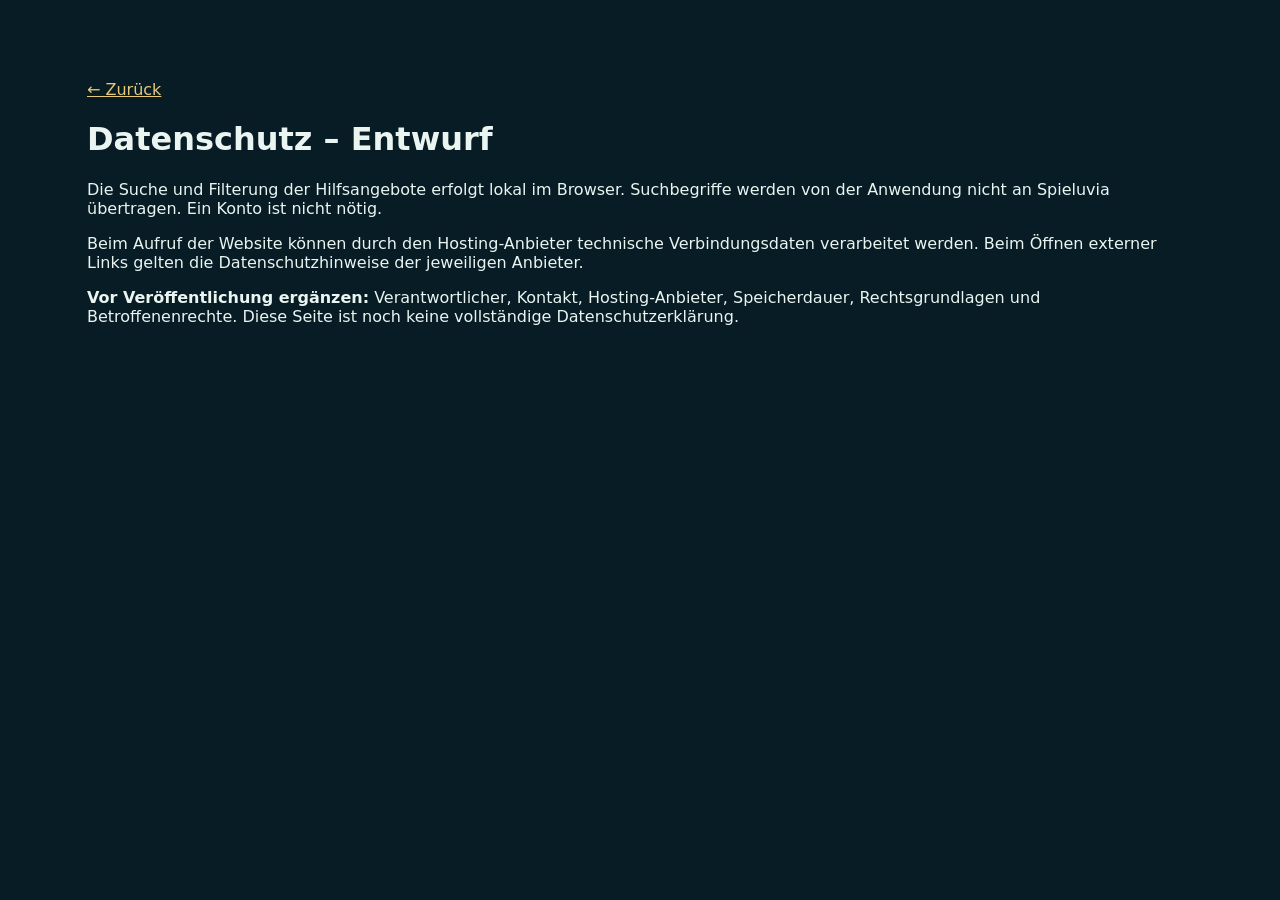
==== datenschutz.html @ e581400a "HilfeNetz H01: datenschutz.html" ====
<!doctype html><html lang="de"><meta charset="utf-8"><meta name="viewport" content="width=device-width,initial-scale=1"><title>Datenschutz – Spieluvia HilfeNetz</title><link rel="stylesheet" href="assets/style.css"><main class="section"><a href="index.html">← Zurück</a><h1>Datenschutz – Entwurf</h1><p>Die Suche und Filterung der Hilfsangebote erfolgt lokal im Browser. Suchbegriffe werden von der Anwendung nicht an Spieluvia übertragen. Ein Konto ist nicht nötig.</p><p>Beim Aufruf der Website können durch den Hosting-Anbieter technische Verbindungsdaten verarbeitet werden. Beim Öffnen externer Links gelten die Datenschutzhinweise der jeweiligen Anbieter.</p><p><strong>Vor Veröffentlichung ergänzen:</strong> Verantwortlicher, Kontakt, Hosting-Anbieter, Speicherdauer, Rechtsgrundlagen und Betroffenenrechte. Diese Seite ist noch keine vollständige Datenschutzerklärung.</p></main></html>
---- assets/style.css ----
:root{font-family:system-ui,-apple-system,Segoe UI,sans-serif;color:#eaf5f1;background:#071c24}*{box-sizing:border-box}body{margin:0}a{color:#e7c879}.top{display:flex;justify-content:space-between;align-items:center;gap:20px;padding:22px max(5%,calc((100% - 1150px)/2));border-bottom:1px solid #31515a}.brand{font-weight:800;font-size:1.3rem;text-decoration:none;color:white}.brand span{color:#e7c879}nav{display:flex;gap:20px;flex-wrap:wrap}nav a{color:#d8e5e4;text-decoration:none}.hero{padding:110px 6% 100px;text-align:center;background:radial-gradient(ellipse at top,#215b60,#071c24 68%)}.hero h1{font-size:clamp(2.6rem,6vw,5rem);max-width:850px;margin:12px auto;line-height:1.08;letter-spacing:-.045em}.hero em{color:#e7c879;font-style:normal}.hero>p:not(.eyebrow){max-width:650px;margin:24px auto 32px;color:#c5d6d6;font-size:1.15rem;line-height:1.7}.eyebrow{color:#e7c879;font-weight:800;letter-spacing:.13em;font-size:.78rem}.button{display:inline-block;background:#e7c879;color:#092a31;text-decoration:none;font-weight:800;border-radius:12px;padding:16px 24px}.urgent{max-width:1100px;margin:-24px auto 0;position:relative;background:#173a43;border:1px solid #53717a;border-radius:15px;padding:23px;text-align:center;line-height:1.7}.section{max-width:1150px;margin:0 auto;padding:80px 22px}.section h2{font-size:clamp(1.8rem,4vw,2.7rem)}.filters{display:grid;grid-template-columns:2fr 1fr;gap:16px;margin:30px 0}label{font-weight:650;display:block}input,select{display:block;width:100%;margin-top:10px;background:#12353d;border:1px solid #527079;color:white;border-radius:12px;padding:16px;font:inherit}.cards{display:grid;grid-template-columns:repeat(3,minmax(0,1fr));gap:18px}.card,.features article{background:#10343c;border:1px solid #31545b;border-radius:18px;padding:24px}.card h3{margin:10px 0}.card p{color:#c3d5d3;line-height:1.6}.tag{color:#e7c879;font-size:.78rem;font-weight:800}.card a{display:inline-block;margin-top:10px;font-weight:700}.small{color:#a8bfbd;font-size:.88rem;line-height:1.7}.features{display:grid;grid-template-columns:repeat(3,1fr);gap:18px}.features p{color:#c3d5d3;line-height:1.6}footer{text-align:center;border-top:1px solid #31515a;padding:30px;color:#b3c7c5}@media(max-width:750px){.top{align-items:flex-start;flex-direction:column;padding:20px}.hero{padding:75px 20px}.urgent{margin:0 14px}.filters,.cards,.features{grid-template-columns:1fr}.section{padding:55px 18px}}
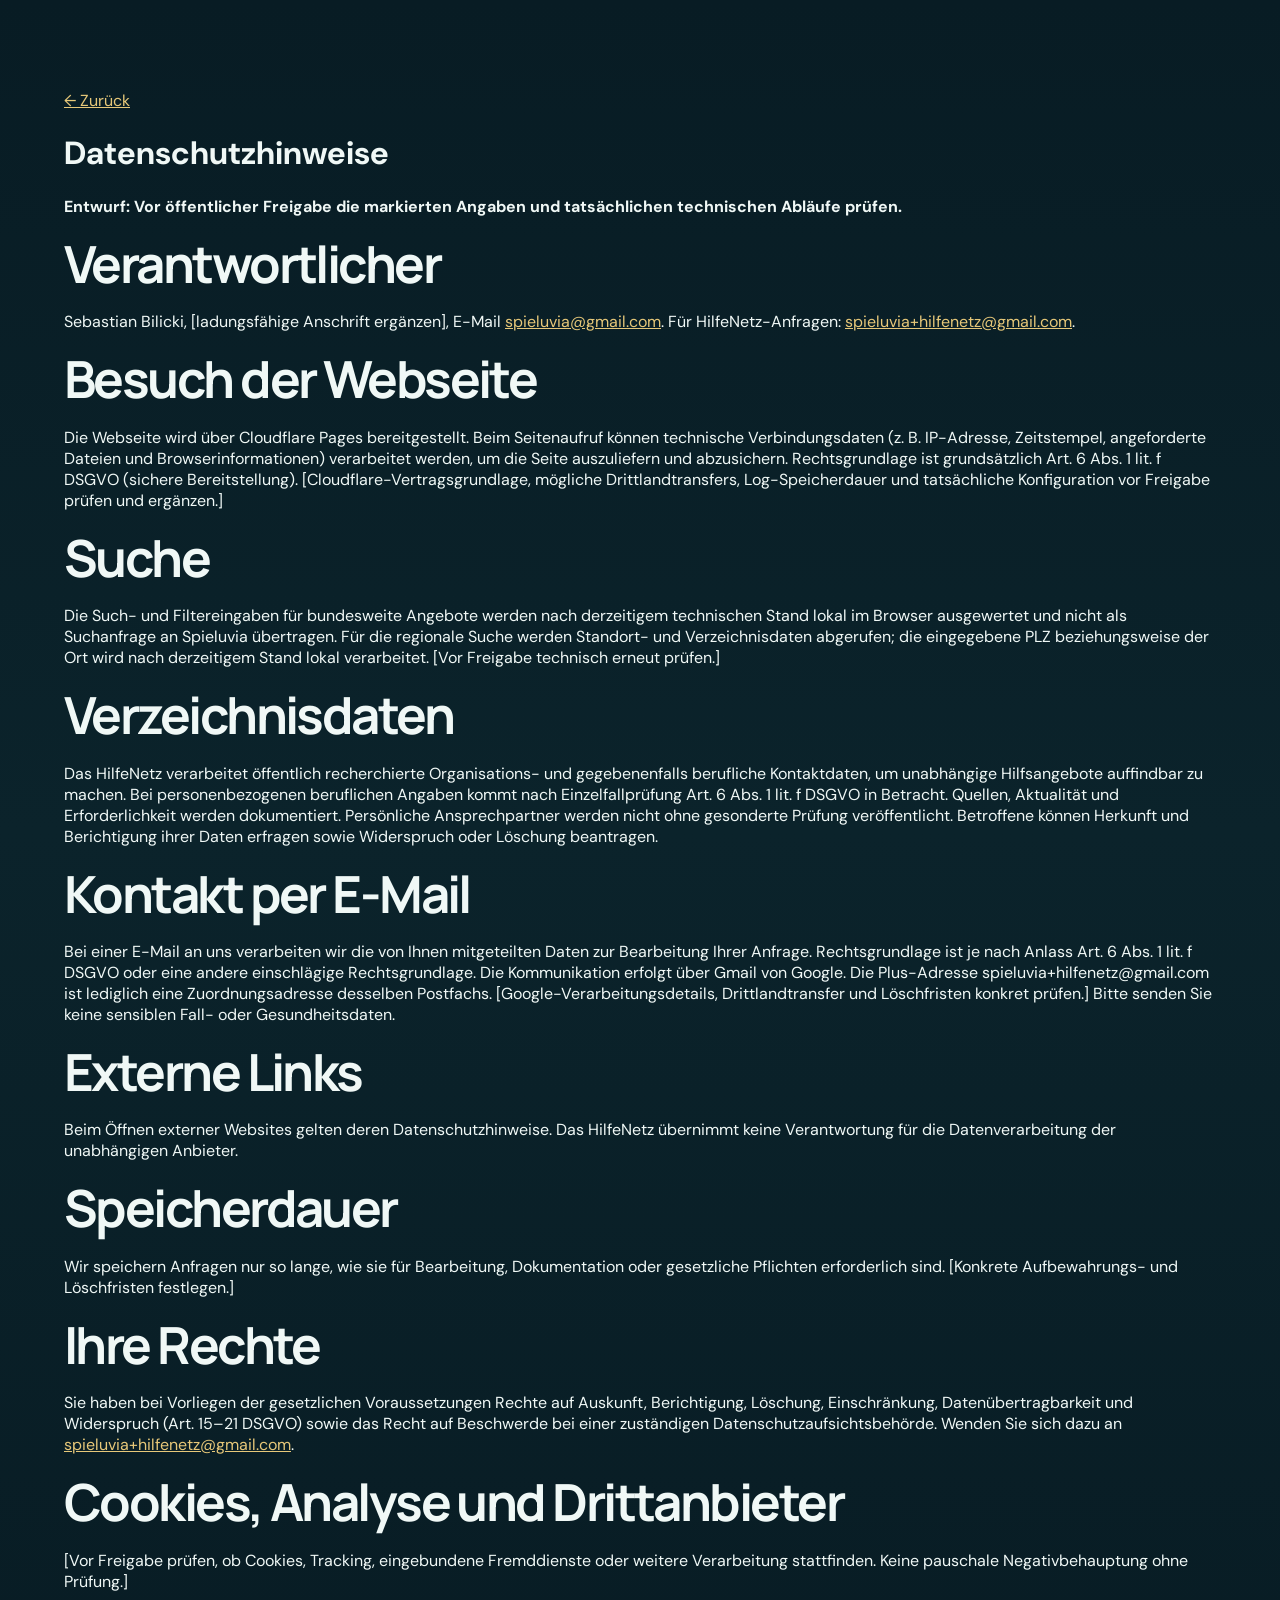
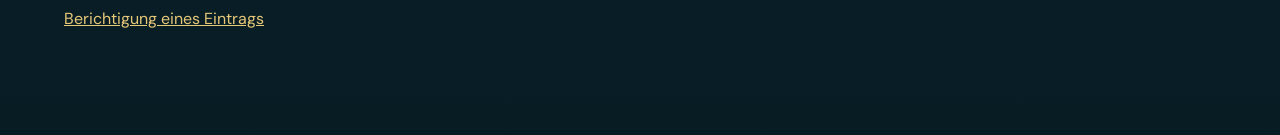
==== commit 9c4c81d2: "Rechtlichen Entwurf für privaten HilfeNetz-Betrieb vorbereiten" ====
--- a/datenschutz.html
+++ b/datenschutz.html
@@ -1 +1 @@
-<!doctype html><html lang="de"><meta charset="utf-8"><meta name="viewport" content="width=device-width,initial-scale=1"><title>Datenschutz – Spieluvia HilfeNetz</title><link rel="stylesheet" href="assets/style.css"><main class="section"><a href="index.html">← Zurück</a><h1>Datenschutz – Entwurf</h1><p>Die Suche und Filterung der Hilfsangebote erfolgt lokal im Browser. Suchbegriffe werden von der Anwendung nicht an Spieluvia übertragen. Ein Konto ist nicht nötig.</p><p>Beim Aufruf der Website können durch den Hosting-Anbieter technische Verbindungsdaten verarbeitet werden. Beim Öffnen externer Links gelten die Datenschutzhinweise der jeweiligen Anbieter.</p><p><strong>Vor Veröffentlichung ergänzen:</strong> Verantwortlicher, Kontakt, Hosting-Anbieter, Speicherdauer, Rechtsgrundlagen und Betroffenenrechte. Diese Seite ist noch keine vollständige Datenschutzerklärung.</p></main></html>+<!doctype html><html lang="de"><head><meta charset="utf-8"><meta name="viewport" content="width=device-width,initial-scale=1"><title>Datenschutz – Spieluvia HilfeNetz</title><link rel="stylesheet" href="assets/style.css"></head><body><main class="section"><a href="index.html">← Zurück</a><h1>Datenschutzhinweise</h1><p><strong>Entwurf: Vor öffentlicher Freigabe die markierten Angaben und tatsächlichen technischen Abläufe prüfen.</strong></p><h2>Verantwortlicher</h2><p>Sebastian Bilicki, [ladungsfähige Anschrift ergänzen], E-Mail <a href="mailto:spieluvia@gmail.com">spieluvia@gmail.com</a>. Für HilfeNetz-Anfragen: <a href="mailto:spieluvia+hilfenetz@gmail.com">spieluvia+hilfenetz@gmail.com</a>.</p><h2>Besuch der Webseite</h2><p>Die Webseite wird über Cloudflare Pages bereitgestellt. Beim Seitenaufruf können technische Verbindungsdaten (z. B. IP-Adresse, Zeitstempel, angeforderte Dateien und Browserinformationen) verarbeitet werden, um die Seite auszuliefern und abzusichern. Rechtsgrundlage ist grundsätzlich Art. 6 Abs. 1 lit. f DSGVO (sichere Bereitstellung). [Cloudflare-Vertragsgrundlage, mögliche Drittlandtransfers, Log-Speicherdauer und tatsächliche Konfiguration vor Freigabe prüfen und ergänzen.]</p><h2>Suche</h2><p>Die Such- und Filtereingaben für bundesweite Angebote werden nach derzeitigem technischen Stand lokal im Browser ausgewertet und nicht als Suchanfrage an Spieluvia übertragen. Für die regionale Suche werden Standort- und Verzeichnisdaten abgerufen; die eingegebene PLZ beziehungsweise der Ort wird nach derzeitigem Stand lokal verarbeitet. [Vor Freigabe technisch erneut prüfen.]</p><h2>Verzeichnisdaten</h2><p>Das HilfeNetz verarbeitet öffentlich recherchierte Organisations- und gegebenenfalls berufliche Kontaktdaten, um unabhängige Hilfsangebote auffindbar zu machen. Bei personenbezogenen beruflichen Angaben kommt nach Einzelfallprüfung Art. 6 Abs. 1 lit. f DSGVO in Betracht. Quellen, Aktualität und Erforderlichkeit werden dokumentiert. Persönliche Ansprechpartner werden nicht ohne gesonderte Prüfung veröffentlicht. Betroffene können Herkunft und Berichtigung ihrer Daten erfragen sowie Widerspruch oder Löschung beantragen.</p><h2>Kontakt per E-Mail</h2><p>Bei einer E-Mail an uns verarbeiten wir die von Ihnen mitgeteilten Daten zur Bearbeitung Ihrer Anfrage. Rechtsgrundlage ist je nach Anlass Art. 6 Abs. 1 lit. f DSGVO oder eine andere einschlägige Rechtsgrundlage. Die Kommunikation erfolgt über Gmail von Google. Die Plus-Adresse spieluvia+hilfenetz@gmail.com ist lediglich eine Zuordnungsadresse desselben Postfachs. [Google-Verarbeitungsdetails, Drittlandtransfer und Löschfristen konkret prüfen.] Bitte senden Sie keine sensiblen Fall- oder Gesundheitsdaten.</p><h2>Externe Links</h2><p>Beim Öffnen externer Websites gelten deren Datenschutzhinweise. Das HilfeNetz übernimmt keine Verantwortung für die Datenverarbeitung der unabhängigen Anbieter.</p><h2>Speicherdauer</h2><p>Wir speichern Anfragen nur so lange, wie sie für Bearbeitung, Dokumentation oder gesetzliche Pflichten erforderlich sind. [Konkrete Aufbewahrungs- und Löschfristen festlegen.]</p><h2>Ihre Rechte</h2><p>Sie haben bei Vorliegen der gesetzlichen Voraussetzungen Rechte auf Auskunft, Berichtigung, Löschung, Einschränkung, Datenübertragbarkeit und Widerspruch (Art. 15–21 DSGVO) sowie das Recht auf Beschwerde bei einer zuständigen Datenschutzaufsichtsbehörde. Wenden Sie sich dazu an <a href="mailto:spieluvia+hilfenetz@gmail.com">spieluvia+hilfenetz@gmail.com</a>.</p><h2>Cookies, Analyse und Drittanbieter</h2><p>[Vor Freigabe prüfen, ob Cookies, Tracking, eingebundene Fremddienste oder weitere Verarbeitung stattfinden. Keine pauschale Negativbehauptung ohne Prüfung.]</p><p><a href="eintrag-korrigieren.html">Berichtigung eines Eintrags</a></p></main></body></html>
--- a/assets/style.css
+++ b/assets/style.css
@@ -1 +1,11 @@
-:root{font-family:system-ui,-apple-system,Segoe UI,sans-serif;color:#eaf5f1;background:#071c24}*{box-sizing:border-box}body{margin:0}a{color:#e7c879}.top{display:flex;justify-content:space-between;align-items:center;gap:20px;padding:22px max(5%,calc((100% - 1150px)/2));border-bottom:1px solid #31515a}.brand{font-weight:800;font-size:1.3rem;text-decoration:none;color:white}.brand span{color:#e7c879}nav{display:flex;gap:20px;flex-wrap:wrap}nav a{color:#d8e5e4;text-decoration:none}.hero{padding:110px 6% 100px;text-align:center;background:radial-gradient(ellipse at top,#215b60,#071c24 68%)}.hero h1{font-size:clamp(2.6rem,6vw,5rem);max-width:850px;margin:12px auto;line-height:1.08;letter-spacing:-.045em}.hero em{color:#e7c879;font-style:normal}.hero>p:not(.eyebrow){max-width:650px;margin:24px auto 32px;color:#c5d6d6;font-size:1.15rem;line-height:1.7}.eyebrow{color:#e7c879;font-weight:800;letter-spacing:.13em;font-size:.78rem}.button{display:inline-block;background:#e7c879;color:#092a31;text-decoration:none;font-weight:800;border-radius:12px;padding:16px 24px}.urgent{max-width:1100px;margin:-24px auto 0;position:relative;background:#173a43;border:1px solid #53717a;border-radius:15px;padding:23px;text-align:center;line-height:1.7}.section{max-width:1150px;margin:0 auto;padding:80px 22px}.section h2{font-size:clamp(1.8rem,4vw,2.7rem)}.filters{display:grid;grid-template-columns:2fr 1fr;gap:16px;margin:30px 0}label{font-weight:650;display:block}input,select{display:block;width:100%;margin-top:10px;background:#12353d;border:1px solid #527079;color:white;border-radius:12px;padding:16px;font:inherit}.cards{display:grid;grid-template-columns:repeat(3,minmax(0,1fr));gap:18px}.card,.features article{background:#10343c;border:1px solid #31545b;border-radius:18px;padding:24px}.card h3{margin:10px 0}.card p{color:#c3d5d3;line-height:1.6}.tag{color:#e7c879;font-size:.78rem;font-weight:800}.card a{display:inline-block;margin-top:10px;font-weight:700}.small{color:#a8bfbd;font-size:.88rem;line-height:1.7}.features{display:grid;grid-template-columns:repeat(3,1fr);gap:18px}.features p{color:#c3d5d3;line-height:1.6}footer{text-align:center;border-top:1px solid #31515a;padding:30px;color:#b3c7c5}@media(max-width:750px){.top{align-items:flex-start;flex-direction:column;padding:20px}.hero{padding:75px 20px}.urgent{margin:0 14px}.filters,.cards,.features{grid-template-columns:1fr}.section{padding:55px 18px}}+@import url('https://fonts.googleapis.com/css2?family=DM+Sans:wght@400;500;600;700;800&family=Manrope:wght@400;500;600;700;800&display=swap');
+:root{font-family:'DM Sans',system-ui,-apple-system,Segoe UI,sans-serif;color:#f0f8f6;background:#081c24;color-scheme:dark;scroll-behavior:smooth}
+*{box-sizing:border-box}body{margin:0;min-width:320px;background:linear-gradient(180deg,#081c24 0%,#0b232b 48%,#081c24 100%)}a{color:#e7c879}button,input,select{font:inherit}button,a,input,select{transition:background .2s,border-color .2s,transform .2s,box-shadow .2s}a:focus-visible,button:focus-visible,input:focus-visible,select:focus-visible{outline:3px solid #e7c879;outline-offset:3px}.skip-link{position:absolute;z-index:100;top:-70px;left:16px;padding:12px 18px;background:#e7c879;color:#092a31;border-radius:8px}.skip-link:focus{top:12px}
+.top{display:flex;align-items:center;justify-content:space-between;gap:30px;padding:18px max(5%,calc((100% - 1240px)/2));border-bottom:1px solid rgba(205,233,225,.10);background:rgba(8,28,36,.94);position:relative;z-index:5}.brand{font-family:Manrope,system-ui,sans-serif;font-weight:800;font-size:1.28rem;text-decoration:none;color:#fff;white-space:nowrap;letter-spacing:-.04em}.brand span{color:#e7c879}.top nav{display:flex;align-items:center;gap:30px;flex-wrap:wrap}.top nav a{color:#d4e6e3;text-decoration:none;font-weight:600;font-size:.92rem}.top nav a:hover{color:#e7c879}.header-cta{border:1px solid rgba(231,200,121,.45);border-radius:100px;color:#f2d994;text-decoration:none;padding:12px 20px;font-weight:800;white-space:nowrap;font-size:.9rem}.header-cta:hover{background:rgba(231,200,121,.12)}
+.hero{position:relative;overflow:hidden;padding:105px max(5%,calc((100% - 1240px)/2)) 122px;background:radial-gradient(ellipse 55% 70% at 75% 35%,rgba(37,109,107,.38),transparent 75%),radial-gradient(ellipse 55% 65% at 10% 25%,rgba(24,80,88,.4),transparent 75%),#081c24}.hero:before{content:'';position:absolute;inset:0;pointer-events:none;background-image:radial-gradient(rgba(219,238,226,.15) .7px,transparent .7px);background-size:29px 29px;mask-image:linear-gradient(90deg,transparent,black 45%,transparent)}.hero-inner{max-width:1240px;margin:auto;display:grid;grid-template-columns:minmax(0,1.13fr) minmax(340px,.87fr);align-items:center;gap:35px;position:relative}.hero-copy{position:relative;z-index:2}.eyebrow{color:#e7c879;font-weight:800;letter-spacing:.15em;font-size:.72rem;text-transform:uppercase}.hero .eyebrow{display:inline-flex;align-items:center;gap:10px;padding:10px 15px;border:1px solid rgba(231,200,121,.25);border-radius:50px;background:rgba(231,200,121,.065)}.status-dot{width:8px;height:8px;background:#a8dfb7;border-radius:50%;box-shadow:0 0 0 4px rgba(168,223,183,.1)}.hero h1{font-family:Manrope,system-ui,sans-serif;font-size:clamp(2.8rem,5.4vw,5.2rem);max-width:750px;margin:20px 0;line-height:1.1;letter-spacing:-.065em;font-weight:800}.hero em{color:#e7c879;font-style:normal}.hero-copy>p:not(.eyebrow){max-width:620px;color:#c3d7d5;font-size:1.1rem;line-height:1.8}.hero-actions{display:flex;gap:13px;flex-wrap:wrap;margin:32px 0 18px}.button{display:inline-flex;align-items:center;justify-content:center;gap:12px;background:#e7c879;color:#092a31;border:1px solid #e7c879;text-decoration:none;font-weight:800;border-radius:13px;padding:15px 23px;cursor:pointer;box-shadow:0 10px 30px rgba(231,200,121,.08)}.button:hover{background:#f5dfa5;transform:translateY(-2px)}.button-ghost{background:rgba(255,255,255,.035);color:#edf8f5;border-color:rgba(220,239,232,.26);box-shadow:none}.button-ghost:hover{background:rgba(255,255,255,.09)}.hero-note{font-size:.83rem!important;color:#8faeac!important;margin-top:18px!important}
+.hero-visual{height:430px;position:relative;isolation:isolate;display:flex;align-items:center;justify-content:center}.hero-visual:before{content:'';position:absolute;width:350px;height:350px;border-radius:50%;background:radial-gradient(circle,rgba(76,156,146,.28),rgba(22,71,78,.10) 60%,transparent 70%);filter:blur(8px)}.visual-orbit{position:absolute;border:1px solid rgba(154,209,195,.19);border-radius:50%;width:365px;height:365px;transform:rotate(-22deg)}.orbit-two{width:295px;height:295px;border-style:dashed;border-color:rgba(231,200,121,.24);transform:rotate(26deg)}.visual-center{z-index:2;width:238px;height:238px;display:flex;flex-direction:column;align-items:center;justify-content:center;text-align:center;gap:13px;padding:28px;border-radius:50%;background:linear-gradient(145deg,#255d5e,#0e343e 75%);border:1px solid rgba(221,241,228,.28);box-shadow:0 28px 75px rgba(0,0,0,.25),inset 0 1px 20px rgba(255,255,255,.06)}.visual-center span{font-size:2.4rem;color:#e7c879}.visual-center strong{font-family:Manrope,sans-serif;font-size:1.22rem;line-height:1.3}.visual-center small{color:#c3d8d4;line-height:1.5}.visual-chip{position:absolute;z-index:3;background:#153a42;border:1px solid rgba(204,232,222,.26);padding:13px 17px;border-radius:13px;box-shadow:0 15px 35px rgba(0,0,0,.25);font-size:.88rem;font-weight:800;white-space:nowrap}.visual-chip span{color:#e7c879;margin-right:7px;font-size:1.1rem}.chip-one{top:58px;left:3%}.chip-two{right:0;top:115px}.chip-three{left:2%;bottom:75px}
+.urgent{max-width:1160px;margin:-42px auto 0;position:relative;z-index:3;background:#153941;border:1px solid rgba(231,200,121,.35);border-radius:17px;padding:22px 30px;text-align:center;line-height:1.7;box-shadow:0 20px 55px rgba(0,0,0,.16)}.urgent strong{color:#fff}.urgent a{font-weight:800;text-underline-offset:3px}.section{max-width:1200px;margin:0 auto;padding:90px 24px}.section h2{font-family:Manrope,sans-serif;font-size:clamp(2rem,4vw,3.25rem);line-height:1.18;letter-spacing:-.05em;margin:12px 0 18px}.section-lead{max-width:670px;color:#b6cecb;line-height:1.75;font-size:1.06rem;margin-bottom:30px}.filters{display:grid;grid-template-columns:2fr 1fr 1fr;gap:16px;margin:26px 0 34px;align-items:end}.filters label{font-size:.87rem;font-weight:800;color:#dcebe8;display:block}input,select{display:block;width:100%;margin-top:10px;background:#102e37;border:1px solid #3b5d63;color:#fff;border-radius:12px;padding:15px 16px;min-height:54px}input::placeholder{color:#93afae}input:hover,select:hover{border-color:#91b1aa}input:focus,select:focus{border-color:#e7c879;outline:none;box-shadow:0 0 0 3px rgba(231,200,121,.14)}.regional-panel{margin:50px 0 55px;padding:32px;border:1px solid rgba(117,171,161,.32);border-radius:24px;background:linear-gradient(135deg,rgba(29,77,79,.8),rgba(12,45,53,.8));box-shadow:0 20px 65px rgba(0,0,0,.10)}.regional-head{display:flex;gap:18px;align-items:flex-start}.regional-icon{width:50px;height:50px;flex:0 0 50px;display:grid;place-items:center;border-radius:15px;background:rgba(231,200,121,.13);color:#e7c879;font-size:2rem}.regional-panel h3{font-family:Manrope,sans-serif;font-size:1.55rem;letter-spacing:-.04em;margin:0 0 8px}.regional-panel .small{margin:0}.regional-panel .filters{grid-template-columns:1.35fr 1.25fr .7fr auto;margin:28px 0 20px}.regional-panel .filters button{min-height:54px;white-space:nowrap}.regional-panel #geo-status{color:#c7dcd8;font-size:.92rem;line-height:1.65}.cards{display:grid;grid-template-columns:repeat(3,minmax(0,1fr));gap:18px}.card,.features article{background:linear-gradient(160deg,#143842,#0e2b34);border:1px solid rgba(147,192,182,.21);border-radius:19px;padding:25px;min-width:0;box-shadow:0 10px 28px rgba(0,0,0,.07)}.card:hover{border-color:rgba(231,200,121,.45);transform:translateY(-3px);box-shadow:0 20px 42px rgba(0,0,0,.16)}.card h3{font-family:Manrope,sans-serif;margin:11px 0;font-size:1.14rem;letter-spacing:-.02em;line-height:1.4}.card p{color:#bed3d0;line-height:1.65;overflow-wrap:anywhere}.tag{color:#e7c879;font-size:.75rem;font-weight:800;letter-spacing:.045em}.card a{display:inline-block;margin-top:10px;font-weight:800;text-underline-offset:3px;overflow-wrap:anywhere}.card button{max-width:100%;white-space:normal}.small{color:#9ebbb7;font-size:.88rem;line-height:1.7}#count{font-weight:800;color:#d8e8e5;margin:30px 0 20px}.about{padding-top:55px;padding-bottom:110px}.features{display:grid;grid-template-columns:repeat(3,1fr);gap:18px;margin-top:34px}.features article{padding:30px}.features h3{font-family:Manrope,sans-serif;letter-spacing:-.03em;margin:0 0 12px}.features p{color:#b8d0cc;line-height:1.7}footer{text-align:center;border-top:1px solid rgba(195,225,216,.15);padding:34px 20px;color:#a7c2bd;font-size:.9rem}footer a{text-underline-offset:3px}
+@media(max-width:1050px){.top{gap:18px}.top nav{gap:15px}.hero{padding:75px 5% 100px}.hero-inner{grid-template-columns:minmax(0,1fr) 330px;gap:5px}.hero-visual{transform:scale(.82);transform-origin:center}.regional-panel .filters{grid-template-columns:1fr 1fr}.regional-panel .filters button{width:100%}}
+@media(max-width:760px){.top{padding:18px 20px;flex-wrap:wrap}.top nav{order:3;width:100%;gap:18px;justify-content:space-between}.top nav a{font-size:.84rem}.header-cta{margin-left:auto;font-size:.8rem;padding:10px 12px}.hero{padding:64px 20px 85px}.hero-inner{display:flex;flex-direction:column;align-items:stretch}.hero h1{font-size:clamp(2.6rem,10vw,4rem)}.hero-visual{height:260px;transform:scale(.72);margin:-18px auto -35px;width:100%;min-width:350px;align-self:center}.urgent{margin:-30px 16px 0;padding:19px}.filters,.regional-panel .filters,.cards,.features{grid-template-columns:1fr}.section{padding:65px 18px}.regional-panel{padding:24px 18px;margin:35px 0}.regional-head{gap:12px}.regional-icon{width:42px;height:42px;flex-basis:42px}.regional-panel h3{font-size:1.35rem}.regional-panel .filters{gap:14px}.features{gap:14px}}
+@media(max-width:390px){.top nav{gap:10px}.top nav a{font-size:.76rem}.hero-actions .button{width:100%}.hero-visual{transform:scale(.62)}}
+@media(prefers-reduced-motion:reduce){*,*:before,*:after{scroll-behavior:auto!important;transition:none!important}}
